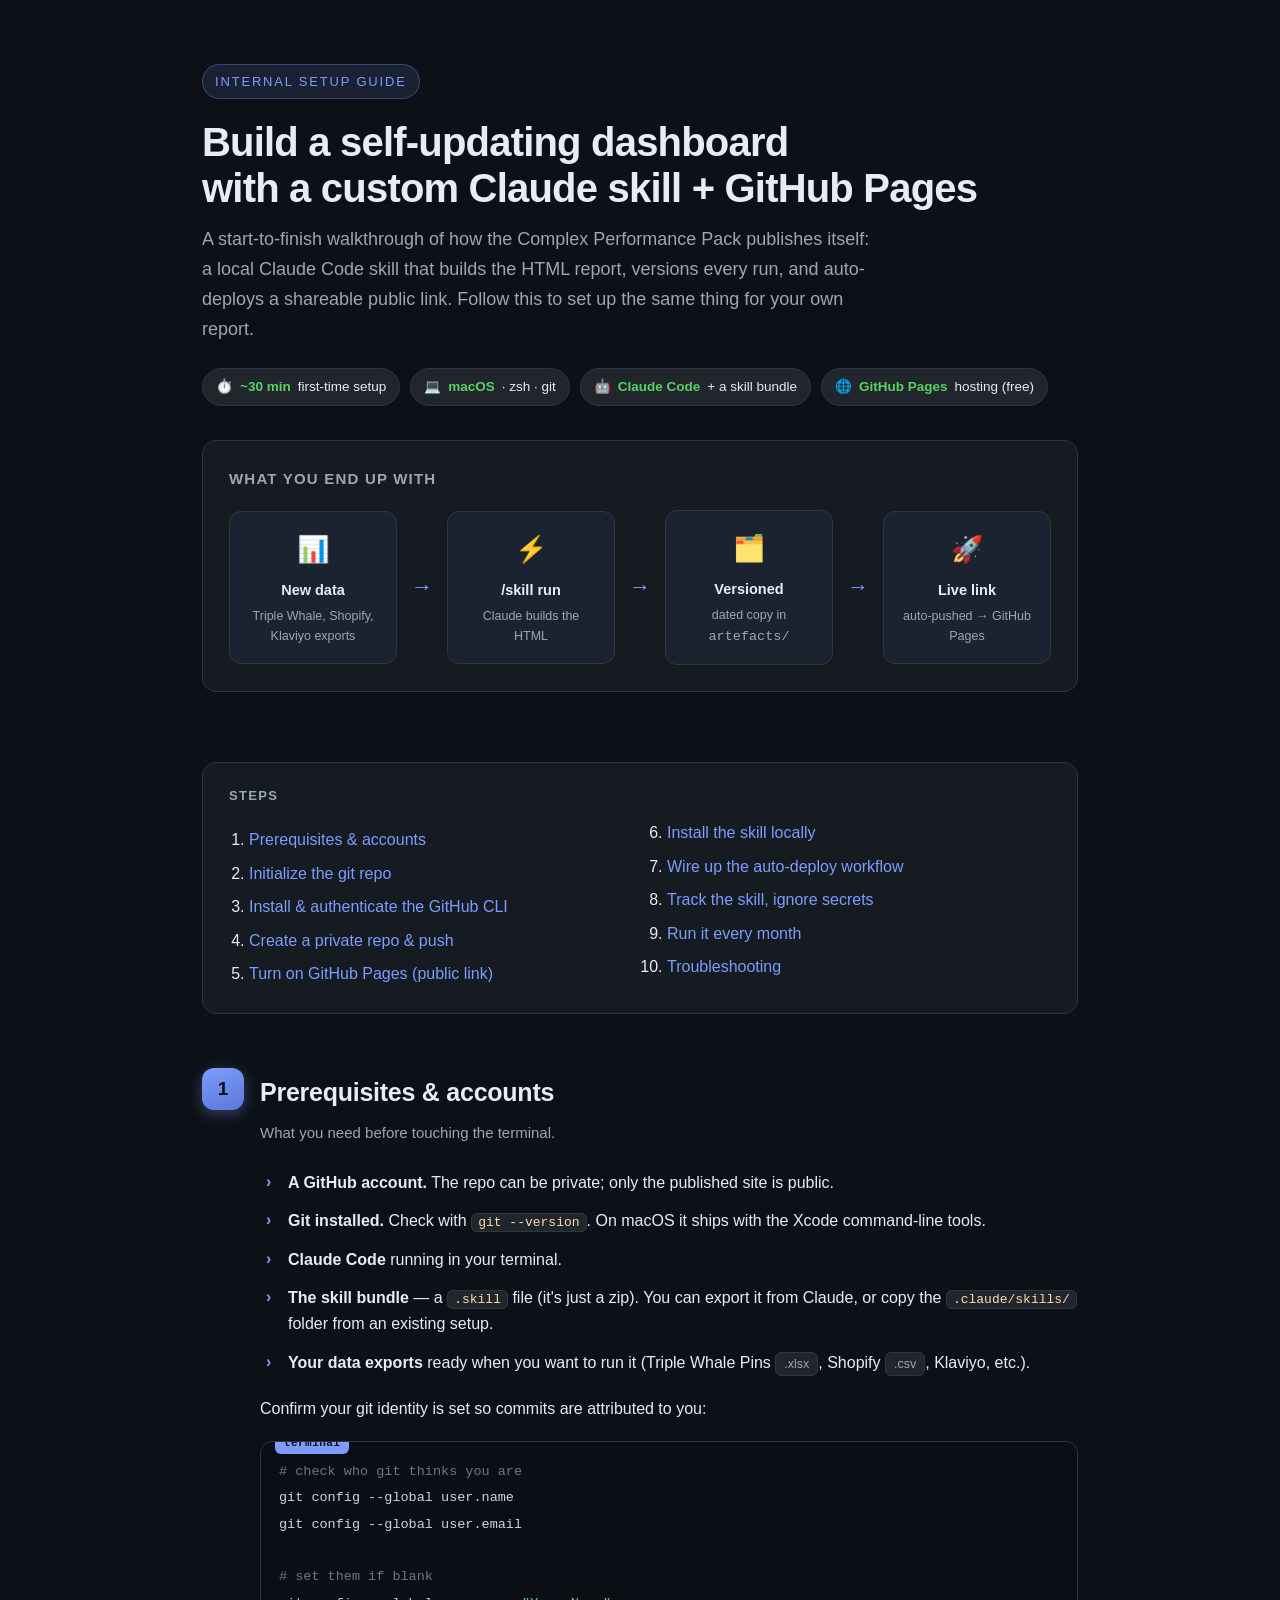
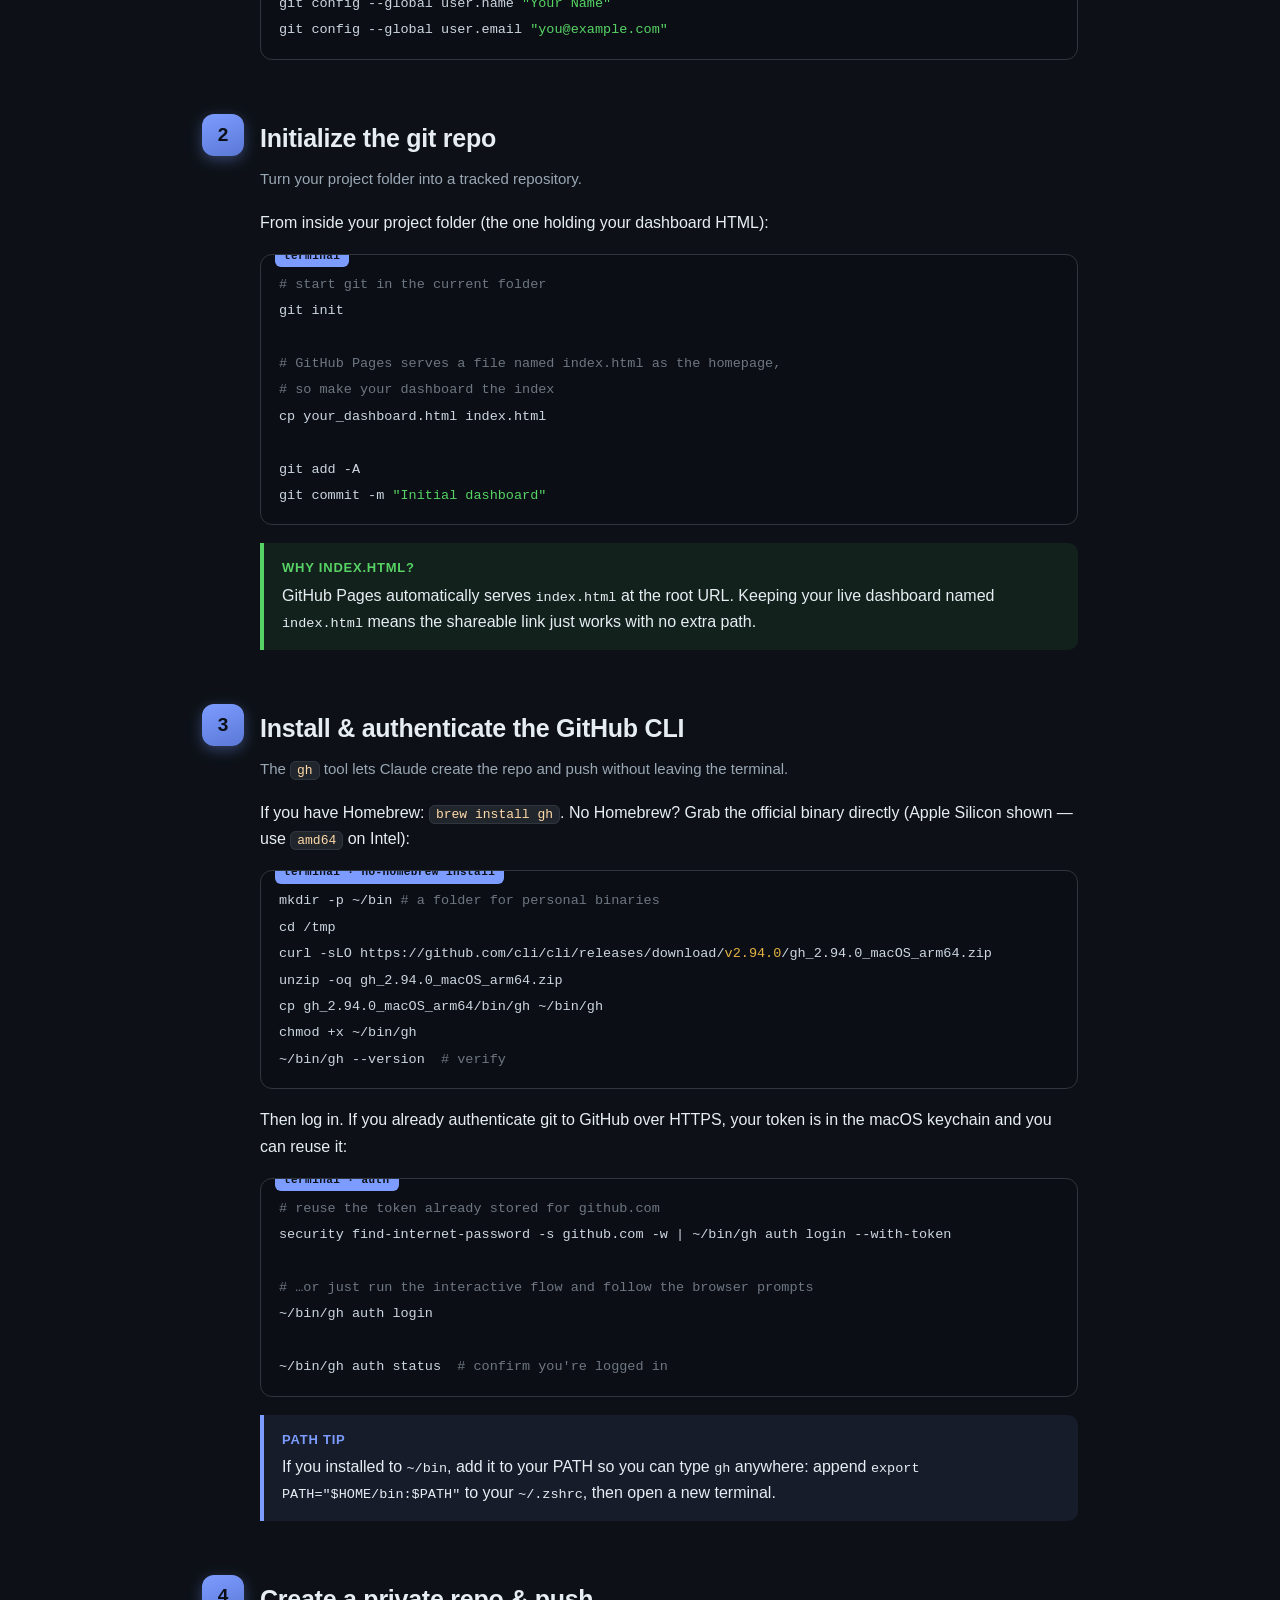
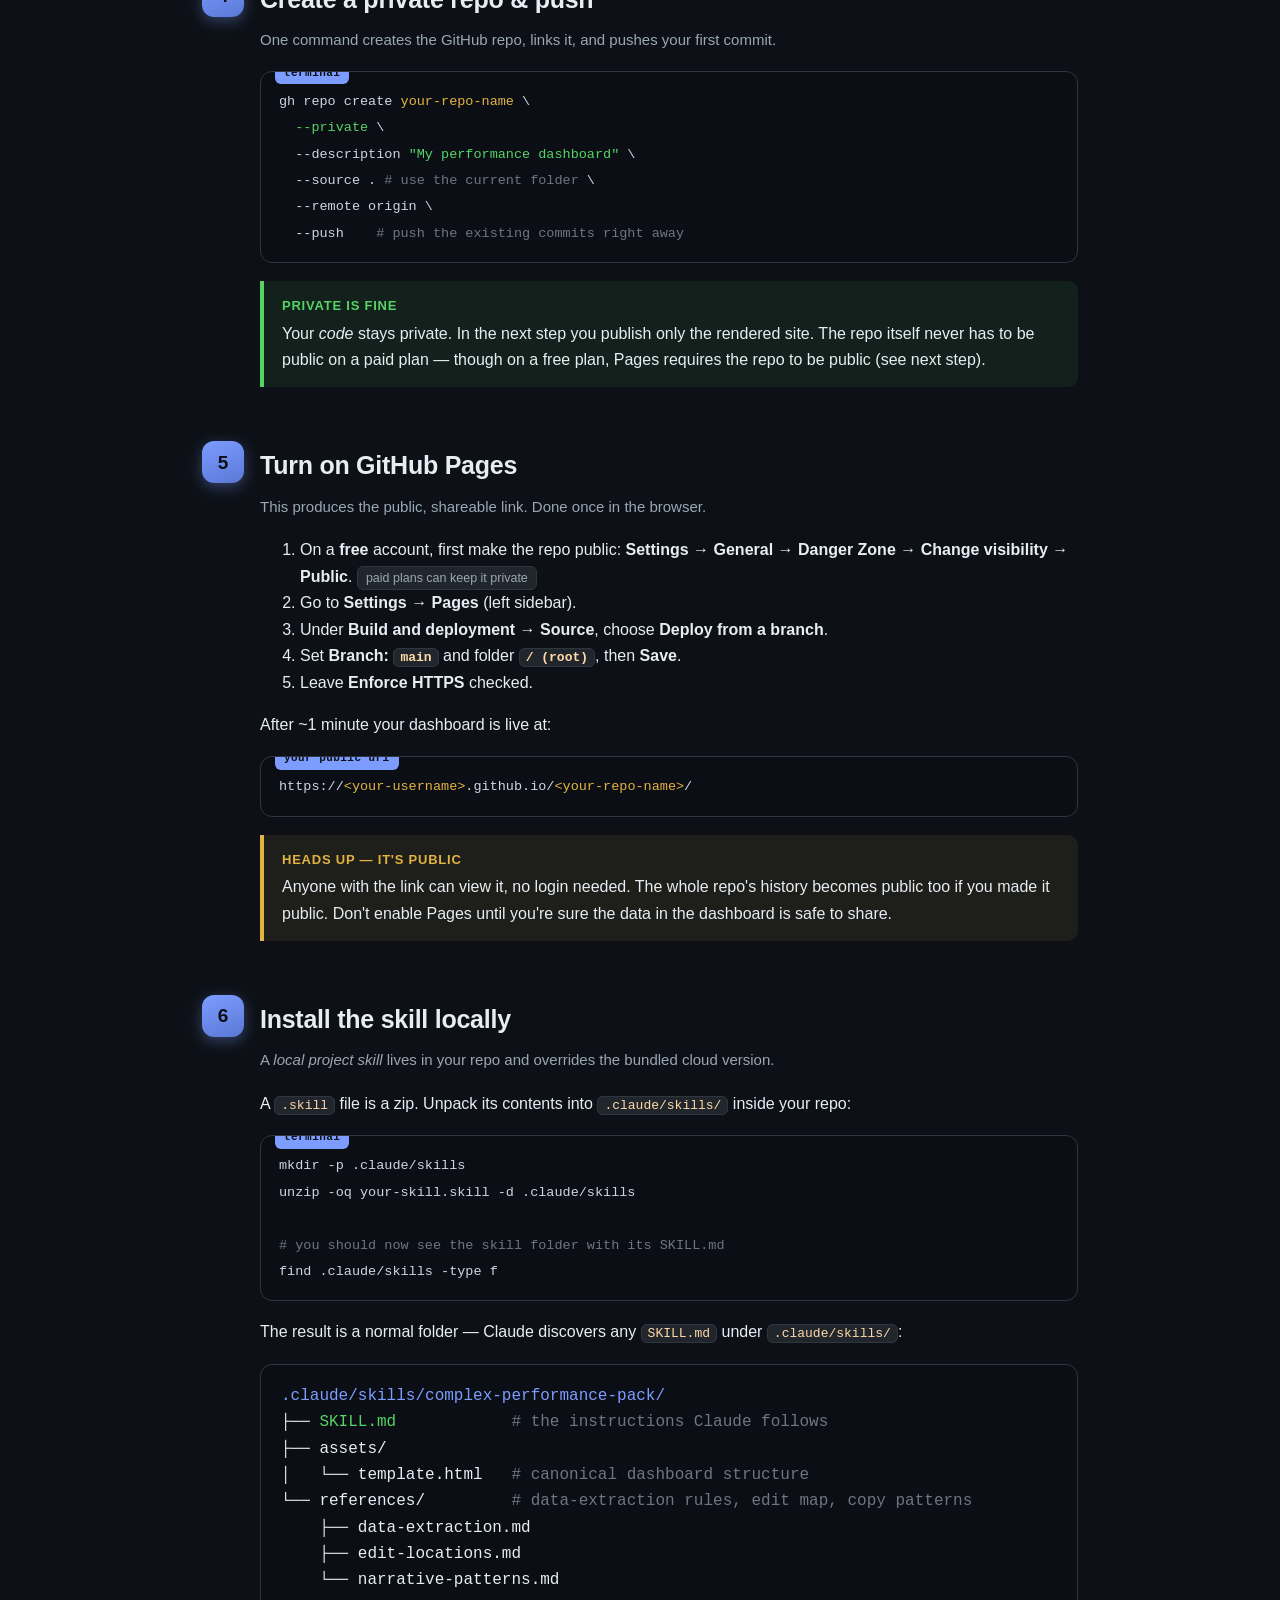
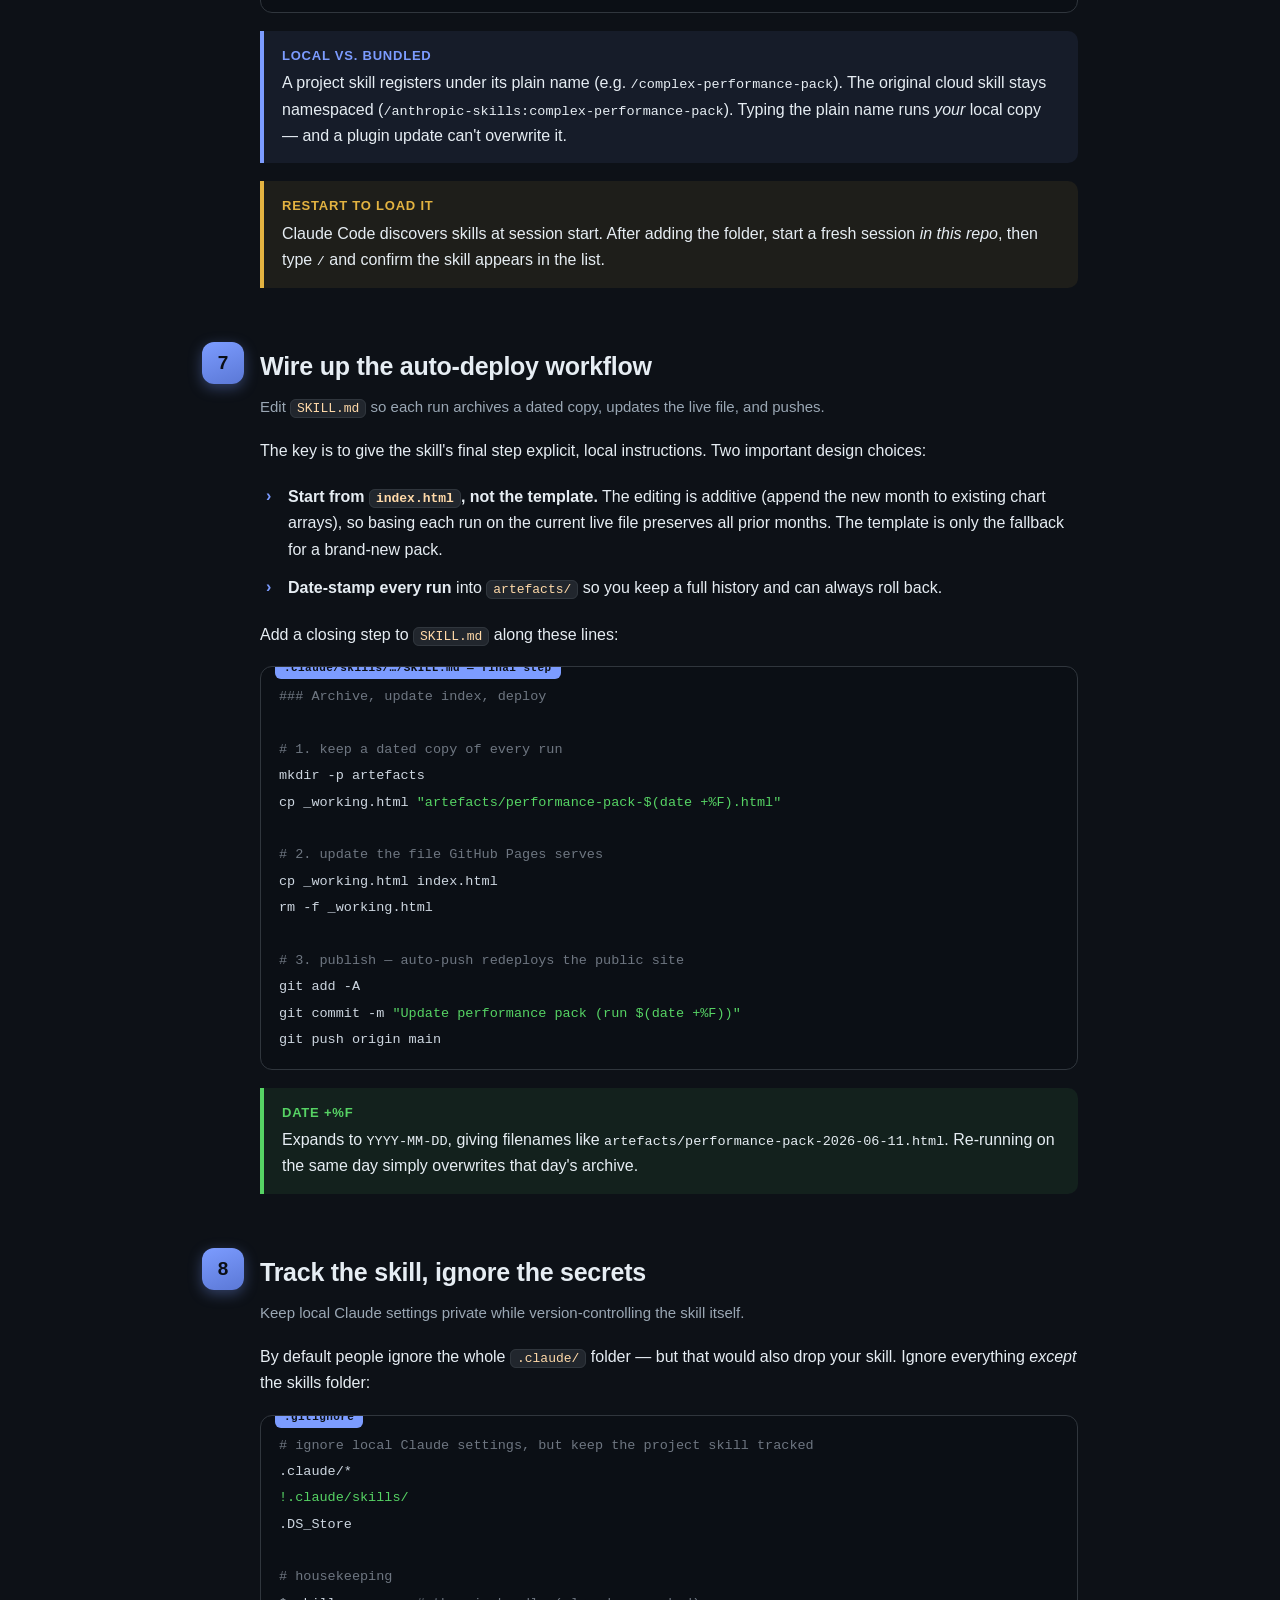
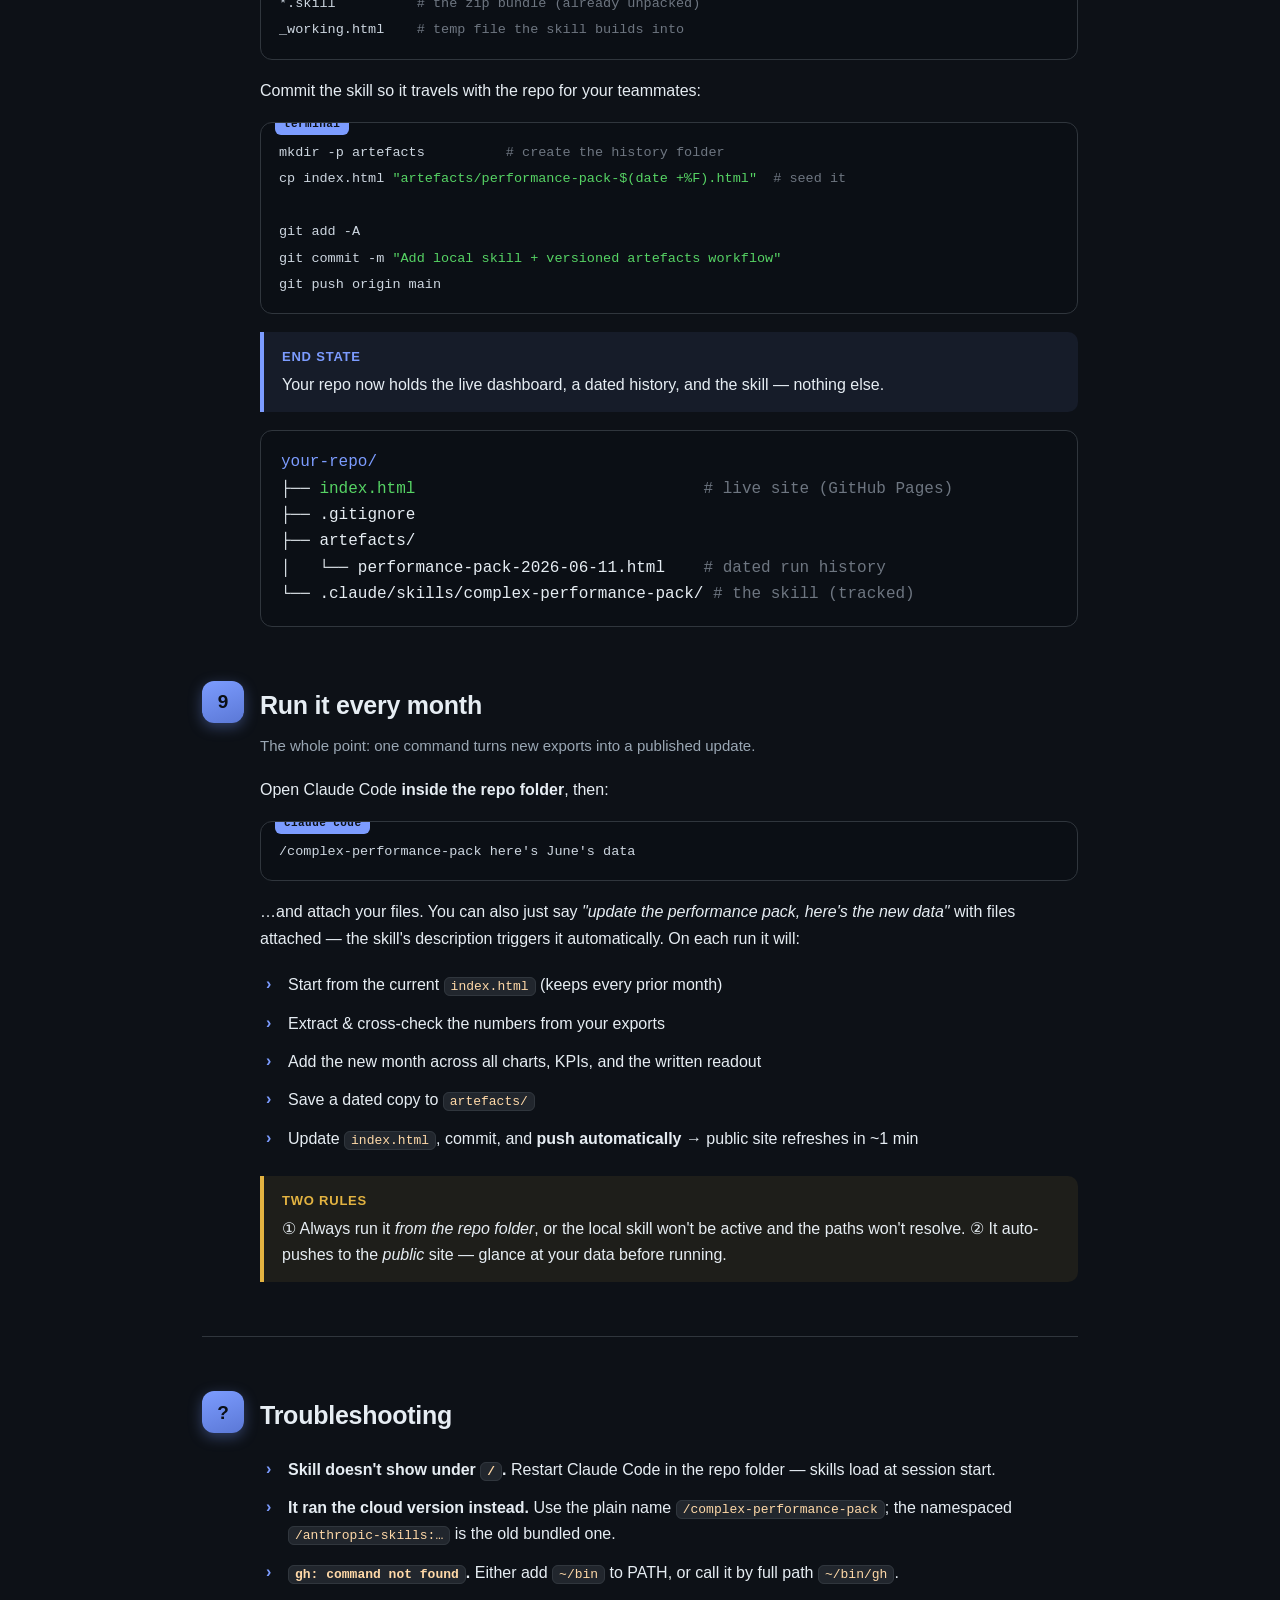
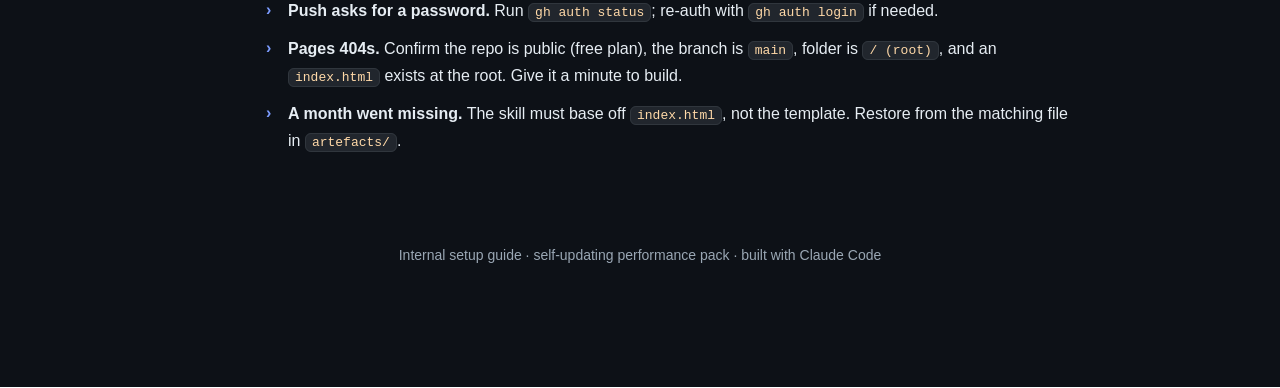
==== readme/index.html @ 3dd8e18b "Fix Mar TikTok ROAS date-bug misread (2.10 -> 10.02), run 2026-06-11 Authoritative Jun-1 export deco" ====
<!DOCTYPE html>
<html lang="en">
<head>
<meta charset="UTF-8">
<meta name="viewport" content="width=device-width, initial-scale=1.0">
<title>Setup Guide — Self-Updating Performance Pack Dashboard</title>
<style>
  :root{
    --bg:#0d1117; --panel:#161b22; --panel-2:#1c2330; --border:#30363d;
    --text:#e6edf3; --muted:#9aa7b4; --accent:#7c9cff; --accent-2:#56d364;
    --warn:#e3b341; --danger:#f78166; --code-bg:#0b0f15; --chip:#21262d;
    --radius:14px; --maxw:920px;
  }
  *{box-sizing:border-box}
  html{scroll-behavior:smooth}
  body{
    margin:0; background:radial-gradient(1200px 600px at 70% -10%, #1b2540 0%, var(--bg) 55%);
    color:var(--text); font:16px/1.65 -apple-system,BlinkMacSystemFont,"Segoe UI",Roboto,Helvetica,Arial,sans-serif;
    -webkit-font-smoothing:antialiased;
  }
  a{color:var(--accent); text-decoration:none}
  a:hover{text-decoration:underline}
  .wrap{max-width:var(--maxw); margin:0 auto; padding:0 22px 120px}

  /* HERO */
  header.hero{
    max-width:var(--maxw); margin:0 auto; padding:64px 22px 30px;
  }
  .eyebrow{display:inline-block; font-size:13px; letter-spacing:.14em; text-transform:uppercase;
    color:var(--accent); background:rgba(124,156,255,.12); border:1px solid rgba(124,156,255,.3);
    padding:6px 12px; border-radius:999px; margin-bottom:20px}
  h1{font-size:40px; line-height:1.15; margin:0 0 14px; letter-spacing:-.02em}
  .lede{font-size:18px; color:var(--muted); max-width:680px; margin:0}
  .meta-row{display:flex; flex-wrap:wrap; gap:10px; margin-top:24px}
  .chip{background:var(--chip); border:1px solid var(--border); color:var(--text);
    padding:7px 13px; border-radius:999px; font-size:13.5px; display:inline-flex; gap:7px; align-items:center}
  .chip b{color:var(--accent-2); font-weight:600}

  /* WHAT YOU BUILD diagram */
  .blueprint{background:var(--panel); border:1px solid var(--border); border-radius:var(--radius);
    padding:26px; margin:34px 0 10px}
  .blueprint h3{margin:0 0 18px; font-size:15px; text-transform:uppercase; letter-spacing:.08em; color:var(--muted)}
  .flow{display:flex; align-items:center; gap:14px; flex-wrap:wrap}
  .node{flex:1 1 150px; min-width:150px; background:var(--panel-2); border:1px solid var(--border);
    border-radius:12px; padding:16px; text-align:center}
  .node .ico{font-size:26px; display:block; margin-bottom:8px}
  .node .t{font-weight:600; font-size:14.5px}
  .node .s{font-size:12.5px; color:var(--muted); margin-top:3px}
  .arrow{color:var(--accent); font-size:22px; flex:0 0 auto}

  /* TOC */
  nav.toc{background:var(--panel); border:1px solid var(--border); border-radius:var(--radius);
    padding:22px 26px; margin:30px 0}
  nav.toc h3{margin:0 0 14px; font-size:13px; text-transform:uppercase; letter-spacing:.1em; color:var(--muted)}
  nav.toc ol{margin:0; padding-left:20px; columns:2; column-gap:34px}
  nav.toc li{margin:7px 0; break-inside:avoid}
  @media (max-width:640px){nav.toc ol{columns:1}}

  /* SECTIONS */
  section{margin:54px 0; scroll-margin-top:20px}
  .step-head{display:flex; gap:16px; align-items:flex-start; margin-bottom:8px}
  .num{flex:0 0 auto; width:42px; height:42px; border-radius:12px; display:grid; place-items:center;
    background:linear-gradient(160deg,var(--accent),#5b78d6); color:#0b0f15; font-weight:800; font-size:19px;
    box-shadow:0 4px 14px rgba(124,156,255,.35)}
  .step-head h2{margin:0; font-size:25px; letter-spacing:-.01em; padding-top:4px}
  .step-sub{color:var(--muted); margin:2px 0 18px 58px; font-size:15px}
  .body{margin-left:58px}
  @media (max-width:560px){.step-sub,.body{margin-left:0}}

  p{margin:14px 0}
  ul.clean{list-style:none; padding:0; margin:14px 0}
  ul.clean li{position:relative; padding:6px 0 6px 28px}
  ul.clean li::before{content:"›"; position:absolute; left:6px; top:5px; color:var(--accent); font-weight:800}

  /* CODE */
  pre{background:var(--code-bg); border:1px solid var(--border); border-radius:12px; padding:16px 18px;
    overflow-x:auto; margin:18px 0; position:relative}
  code{font-family:"SF Mono",ui-monospace,SFMono-Regular,Menlo,Consolas,monospace; font-size:13.5px}
  pre code{color:#cdd6e0}
  .cmt{color:#6e7681}
  .tok{color:var(--accent-2)}
  .flag{color:var(--warn)}
  p code,li code{background:var(--chip); border:1px solid var(--border); border-radius:6px;
    padding:1px 6px; font-size:13px; color:#ffd9a8}
  .label{position:absolute; top:-10px; left:14px; background:var(--accent); color:#0b0f15;
    font-size:11px; font-weight:700; padding:2px 9px; border-radius:6px; letter-spacing:.04em}

  /* CALLOUTS */
  .note{border-left:4px solid var(--accent); background:rgba(124,156,255,.08);
    border-radius:0 10px 10px 0; padding:14px 18px; margin:18px 0}
  .note.warn{border-color:var(--warn); background:rgba(227,179,65,.08)}
  .note.ok{border-color:var(--accent-2); background:rgba(86,211,100,.08)}
  .note .nt{font-weight:700; font-size:13px; text-transform:uppercase; letter-spacing:.06em; display:block; margin-bottom:4px}
  .note.warn .nt{color:var(--warn)} .note .nt{color:var(--accent)} .note.ok .nt{color:var(--accent-2)}

  /* TREE */
  .tree{background:var(--code-bg); border:1px solid var(--border); border-radius:12px; padding:18px 20px; margin:18px 0}
  .tree pre{background:none; border:none; padding:0; margin:0}
  .tree .dir{color:var(--accent)} .tree .key{color:var(--accent-2)} .tree .c{color:#6e7681}

  hr{border:none; border-top:1px solid var(--border); margin:50px 0}
  footer{color:var(--muted); font-size:14px; text-align:center; padding-top:30px}
  .pill{display:inline-block; background:var(--chip); border:1px solid var(--border); border-radius:6px;
    padding:1px 8px; font-size:12.5px; color:var(--muted)}
</style>
</head>
<body>

<header class="hero">
  <span class="eyebrow">Internal Setup Guide</span>
  <h1>Build a self-updating dashboard<br>with a custom Claude skill + GitHub Pages</h1>
  <p class="lede">A start-to-finish walkthrough of how the Complex Performance Pack publishes itself: a local Claude Code skill that builds the HTML report, versions every run, and auto-deploys a shareable public link. Follow this to set up the same thing for your own report.</p>
  <div class="meta-row">
    <span class="chip">⏱️ <b>~30 min</b> first-time setup</span>
    <span class="chip">💻 <b>macOS</b> · zsh · git</span>
    <span class="chip">🤖 <b>Claude Code</b> + a skill bundle</span>
    <span class="chip">🌐 <b>GitHub Pages</b> hosting (free)</span>
  </div>

  <div class="blueprint">
    <h3>What you end up with</h3>
    <div class="flow">
      <div class="node"><span class="ico">📊</span><div class="t">New data</div><div class="s">Triple Whale, Shopify, Klaviyo exports</div></div>
      <span class="arrow">→</span>
      <div class="node"><span class="ico">⚡</span><div class="t">/skill run</div><div class="s">Claude builds the HTML</div></div>
      <span class="arrow">→</span>
      <div class="node"><span class="ico">🗂️</span><div class="t">Versioned</div><div class="s">dated copy in <code>artefacts/</code></div></div>
      <span class="arrow">→</span>
      <div class="node"><span class="ico">🚀</span><div class="t">Live link</div><div class="s">auto-pushed → GitHub Pages</div></div>
    </div>
  </div>
</header>

<div class="wrap">

  <nav class="toc">
    <h3>Steps</h3>
    <ol>
      <li><a href="#prereq">Prerequisites &amp; accounts</a></li>
      <li><a href="#init">Initialize the git repo</a></li>
      <li><a href="#gh">Install &amp; authenticate the GitHub CLI</a></li>
      <li><a href="#push">Create a private repo &amp; push</a></li>
      <li><a href="#pages">Turn on GitHub Pages (public link)</a></li>
      <li><a href="#skill">Install the skill locally</a></li>
      <li><a href="#workflow">Wire up the auto-deploy workflow</a></li>
      <li><a href="#gitignore">Track the skill, ignore secrets</a></li>
      <li><a href="#run">Run it every month</a></li>
      <li><a href="#troubleshoot">Troubleshooting</a></li>
    </ol>
  </nav>

  <!-- 1 -->
  <section id="prereq">
    <div class="step-head"><div class="num">1</div><h2>Prerequisites &amp; accounts</h2></div>
    <p class="step-sub">What you need before touching the terminal.</p>
    <div class="body">
      <ul class="clean">
        <li><b>A GitHub account.</b> The repo can be private; only the published site is public.</li>
        <li><b>Git installed.</b> Check with <code>git --version</code>. On macOS it ships with the Xcode command-line tools.</li>
        <li><b>Claude Code</b> running in your terminal.</li>
        <li><b>The skill bundle</b> — a <code>.skill</code> file (it's just a zip). You can export it from Claude, or copy the <code>.claude/skills/</code> folder from an existing setup.</li>
        <li><b>Your data exports</b> ready when you want to run it (Triple Whale Pins <span class="pill">.xlsx</span>, Shopify <span class="pill">.csv</span>, Klaviyo, etc.).</li>
      </ul>
      <p>Confirm your git identity is set so commits are attributed to you:</p>
      <pre><span class="label">terminal</span><code><span class="cmt"># check who git thinks you are</span>
git config --global user.name
git config --global user.email

<span class="cmt"># set them if blank</span>
git config --global user.name <span class="tok">"Your Name"</span>
git config --global user.email <span class="tok">"you@example.com"</span></code></pre>
    </div>
  </section>

  <!-- 2 -->
  <section id="init">
    <div class="step-head"><div class="num">2</div><h2>Initialize the git repo</h2></div>
    <p class="step-sub">Turn your project folder into a tracked repository.</p>
    <div class="body">
      <p>From inside your project folder (the one holding your dashboard HTML):</p>
      <pre><span class="label">terminal</span><code><span class="cmt"># start git in the current folder</span>
git init

<span class="cmt"># GitHub Pages serves a file named index.html as the homepage,</span>
<span class="cmt"># so make your dashboard the index</span>
cp your_dashboard.html index.html

git add -A
git commit -m <span class="tok">"Initial dashboard"</span></code></pre>
      <div class="note ok"><span class="nt">Why index.html?</span>GitHub Pages automatically serves <code>index.html</code> at the root URL. Keeping your live dashboard named <code>index.html</code> means the shareable link just works with no extra path.</div>
    </div>
  </section>

  <!-- 3 -->
  <section id="gh">
    <div class="step-head"><div class="num">3</div><h2>Install &amp; authenticate the GitHub CLI</h2></div>
    <p class="step-sub">The <code>gh</code> tool lets Claude create the repo and push without leaving the terminal.</p>
    <div class="body">
      <p>If you have Homebrew: <code>brew install gh</code>. No Homebrew? Grab the official binary directly (Apple Silicon shown — use <code>amd64</code> on Intel):</p>
      <pre><span class="label">terminal · no-homebrew install</span><code>mkdir -p ~/bin <span class="cmt"># a folder for personal binaries</span>
cd /tmp
curl -sLO https://github.com/cli/cli/releases/download/<span class="flag">v2.94.0</span>/gh_2.94.0_macOS_arm64.zip
unzip -oq gh_2.94.0_macOS_arm64.zip
cp gh_2.94.0_macOS_arm64/bin/gh ~/bin/gh
chmod +x ~/bin/gh
~/bin/gh --version  <span class="cmt"># verify</span></code></pre>
      <p>Then log in. If you already authenticate git to GitHub over HTTPS, your token is in the macOS keychain and you can reuse it:</p>
      <pre><span class="label">terminal · auth</span><code><span class="cmt"># reuse the token already stored for github.com</span>
security find-internet-password -s github.com -w | ~/bin/gh auth login --with-token

<span class="cmt"># …or just run the interactive flow and follow the browser prompts</span>
~/bin/gh auth login

~/bin/gh auth status  <span class="cmt"># confirm you're logged in</span></code></pre>
      <div class="note"><span class="nt">PATH tip</span>If you installed to <code>~/bin</code>, add it to your PATH so you can type <code>gh</code> anywhere: append <code>export PATH="$HOME/bin:$PATH"</code> to your <code>~/.zshrc</code>, then open a new terminal.</div>
    </div>
  </section>

  <!-- 4 -->
  <section id="push">
    <div class="step-head"><div class="num">4</div><h2>Create a private repo &amp; push</h2></div>
    <p class="step-sub">One command creates the GitHub repo, links it, and pushes your first commit.</p>
    <div class="body">
      <pre><span class="label">terminal</span><code>gh repo create <span class="flag">your-repo-name</span> \
  <span class="tok">--private</span> \
  --description <span class="tok">"My performance dashboard"</span> \
  --source . <span class="cmt"># use the current folder</span> \
  --remote origin \
  --push    <span class="cmt"># push the existing commits right away</span></code></pre>
      <div class="note ok"><span class="nt">Private is fine</span>Your <em>code</em> stays private. In the next step you publish only the rendered site. The repo itself never has to be public on a paid plan — though on a free plan, Pages requires the repo to be public (see next step).</div>
    </div>
  </section>

  <!-- 5 -->
  <section id="pages">
    <div class="step-head"><div class="num">5</div><h2>Turn on GitHub Pages</h2></div>
    <p class="step-sub">This produces the public, shareable link. Done once in the browser.</p>
    <div class="body">
      <ol>
        <li>On a <b>free</b> account, first make the repo public: <b>Settings → General → Danger Zone → Change visibility → Public</b>. <span class="pill">paid plans can keep it private</span></li>
        <li>Go to <b>Settings → Pages</b> (left sidebar).</li>
        <li>Under <b>Build and deployment → Source</b>, choose <b>Deploy from a branch</b>.</li>
        <li>Set <b>Branch: <code>main</code></b> and folder <b><code>/ (root)</code></b>, then <b>Save</b>.</li>
        <li>Leave <b>Enforce HTTPS</b> checked.</li>
      </ol>
      <p>After ~1 minute your dashboard is live at:</p>
      <pre><span class="label">your public url</span><code>https://<span class="flag">&lt;your-username&gt;</span>.github.io/<span class="flag">&lt;your-repo-name&gt;</span>/</code></pre>
      <div class="note warn"><span class="nt">Heads up — it's public</span>Anyone with the link can view it, no login needed. The whole repo's history becomes public too if you made it public. Don't enable Pages until you're sure the data in the dashboard is safe to share.</div>
    </div>
  </section>

  <!-- 6 -->
  <section id="skill">
    <div class="step-head"><div class="num">6</div><h2>Install the skill locally</h2></div>
    <p class="step-sub">A <em>local project skill</em> lives in your repo and overrides the bundled cloud version.</p>
    <div class="body">
      <p>A <code>.skill</code> file is a zip. Unpack its contents into <code>.claude/skills/</code> inside your repo:</p>
      <pre><span class="label">terminal</span><code>mkdir -p .claude/skills
unzip -oq your-skill.skill -d .claude/skills

<span class="cmt"># you should now see the skill folder with its SKILL.md</span>
find .claude/skills -type f</code></pre>
      <p>The result is a normal folder — Claude discovers any <code>SKILL.md</code> under <code>.claude/skills/</code>:</p>
      <div class="tree"><pre><span class="dir">.claude/skills/complex-performance-pack/</span>
├── <span class="key">SKILL.md</span>            <span class="c"># the instructions Claude follows</span>
├── assets/
│   └── template.html   <span class="c"># canonical dashboard structure</span>
└── references/         <span class="c"># data-extraction rules, edit map, copy patterns</span>
    ├── data-extraction.md
    ├── edit-locations.md
    └── narrative-patterns.md</pre></div>
      <div class="note"><span class="nt">Local vs. bundled</span>A project skill registers under its plain name (e.g. <code>/complex-performance-pack</code>). The original cloud skill stays namespaced (<code>/anthropic-skills:complex-performance-pack</code>). Typing the plain name runs <em>your</em> local copy — and a plugin update can't overwrite it.</div>
      <div class="note warn"><span class="nt">Restart to load it</span>Claude Code discovers skills at session start. After adding the folder, start a fresh session <em>in this repo</em>, then type <code>/</code> and confirm the skill appears in the list.</div>
    </div>
  </section>

  <!-- 7 -->
  <section id="workflow">
    <div class="step-head"><div class="num">7</div><h2>Wire up the auto-deploy workflow</h2></div>
    <p class="step-sub">Edit <code>SKILL.md</code> so each run archives a dated copy, updates the live file, and pushes.</p>
    <div class="body">
      <p>The key is to give the skill's final step explicit, local instructions. Two important design choices:</p>
      <ul class="clean">
        <li><b>Start from <code>index.html</code>, not the template.</b> The editing is additive (append the new month to existing chart arrays), so basing each run on the current live file preserves all prior months. The template is only the fallback for a brand-new pack.</li>
        <li><b>Date-stamp every run</b> into <code>artefacts/</code> so you keep a full history and can always roll back.</li>
      </ul>
      <p>Add a closing step to <code>SKILL.md</code> along these lines:</p>
      <pre><span class="label">.claude/skills/…/SKILL.md — final step</span><code><span class="cmt">### Archive, update index, deploy</span>

<span class="cmt"># 1. keep a dated copy of every run</span>
mkdir -p artefacts
cp _working.html <span class="tok">"artefacts/performance-pack-$(date +%F).html"</span>

<span class="cmt"># 2. update the file GitHub Pages serves</span>
cp _working.html index.html
rm -f _working.html

<span class="cmt"># 3. publish — auto-push redeploys the public site</span>
git add -A
git commit -m <span class="tok">"Update performance pack (run $(date +%F))"</span>
git push origin main</code></pre>
      <div class="note ok"><span class="nt">date +%F</span>Expands to <code>YYYY-MM-DD</code>, giving filenames like <code>artefacts/performance-pack-2026-06-11.html</code>. Re-running on the same day simply overwrites that day's archive.</div>
    </div>
  </section>

  <!-- 8 -->
  <section id="gitignore">
    <div class="step-head"><div class="num">8</div><h2>Track the skill, ignore the secrets</h2></div>
    <p class="step-sub">Keep local Claude settings private while version-controlling the skill itself.</p>
    <div class="body">
      <p>By default people ignore the whole <code>.claude/</code> folder — but that would also drop your skill. Ignore everything <em>except</em> the skills folder:</p>
      <pre><span class="label">.gitignore</span><code><span class="cmt"># ignore local Claude settings, but keep the project skill tracked</span>
.claude/*
<span class="tok">!.claude/skills/</span>
.DS_Store

<span class="cmt"># housekeeping</span>
*.skill          <span class="cmt"># the zip bundle (already unpacked)</span>
_working.html    <span class="cmt"># temp file the skill builds into</span></code></pre>
      <p>Commit the skill so it travels with the repo for your teammates:</p>
      <pre><span class="label">terminal</span><code>mkdir -p artefacts          <span class="cmt"># create the history folder</span>
cp index.html <span class="tok">"artefacts/performance-pack-$(date +%F).html"</span>  <span class="cmt"># seed it</span>

git add -A
git commit -m <span class="tok">"Add local skill + versioned artefacts workflow"</span>
git push origin main</code></pre>
      <div class="note"><span class="nt">End state</span>Your repo now holds the live dashboard, a dated history, and the skill — nothing else.</div>
      <div class="tree"><pre><span class="dir">your-repo/</span>
├── <span class="key">index.html</span>                              <span class="c"># live site (GitHub Pages)</span>
├── .gitignore
├── artefacts/
│   └── performance-pack-2026-06-11.html    <span class="c"># dated run history</span>
└── .claude/skills/complex-performance-pack/ <span class="c"># the skill (tracked)</span></pre></div>
    </div>
  </section>

  <!-- 9 -->
  <section id="run">
    <div class="step-head"><div class="num">9</div><h2>Run it every month</h2></div>
    <p class="step-sub">The whole point: one command turns new exports into a published update.</p>
    <div class="body">
      <p>Open Claude Code <b>inside the repo folder</b>, then:</p>
      <pre><span class="label">claude code</span><code>/complex-performance-pack here's June's data</code></pre>
      <p>…and attach your files. You can also just say <em>"update the performance pack, here's the new data"</em> with files attached — the skill's description triggers it automatically. On each run it will:</p>
      <ul class="clean">
        <li>Start from the current <code>index.html</code> (keeps every prior month)</li>
        <li>Extract &amp; cross-check the numbers from your exports</li>
        <li>Add the new month across all charts, KPIs, and the written readout</li>
        <li>Save a dated copy to <code>artefacts/</code></li>
        <li>Update <code>index.html</code>, commit, and <b>push automatically</b> → public site refreshes in ~1 min</li>
      </ul>
      <div class="note warn"><span class="nt">Two rules</span>① Always run it <em>from the repo folder</em>, or the local skill won't be active and the paths won't resolve. ② It auto-pushes to the <em>public</em> site — glance at your data before running.</div>
    </div>
  </section>

  <hr>

  <!-- TROUBLESHOOT -->
  <section id="troubleshoot">
    <div class="step-head"><div class="num">?</div><h2>Troubleshooting</h2></div>
    <div class="body">
      <ul class="clean">
        <li><b>Skill doesn't show under <code>/</code>.</b> Restart Claude Code in the repo folder — skills load at session start.</li>
        <li><b>It ran the cloud version instead.</b> Use the plain name <code>/complex-performance-pack</code>; the namespaced <code>/anthropic-skills:…</code> is the old bundled one.</li>
        <li><b><code>gh: command not found</code>.</b> Either add <code>~/bin</code> to PATH, or call it by full path <code>~/bin/gh</code>.</li>
        <li><b>Push asks for a password.</b> Run <code>gh auth status</code>; re-auth with <code>gh auth login</code> if needed.</li>
        <li><b>Pages 404s.</b> Confirm the repo is public (free plan), the branch is <code>main</code>, folder is <code>/ (root)</code>, and an <code>index.html</code> exists at the root. Give it a minute to build.</li>
        <li><b>A month went missing.</b> The skill must base off <code>index.html</code>, not the template. Restore from the matching file in <code>artefacts/</code>.</li>
      </ul>
    </div>
  </section>

  <footer>
    Internal setup guide · self-updating performance pack · built with Claude Code
  </footer>

</div>
</body>
</html>
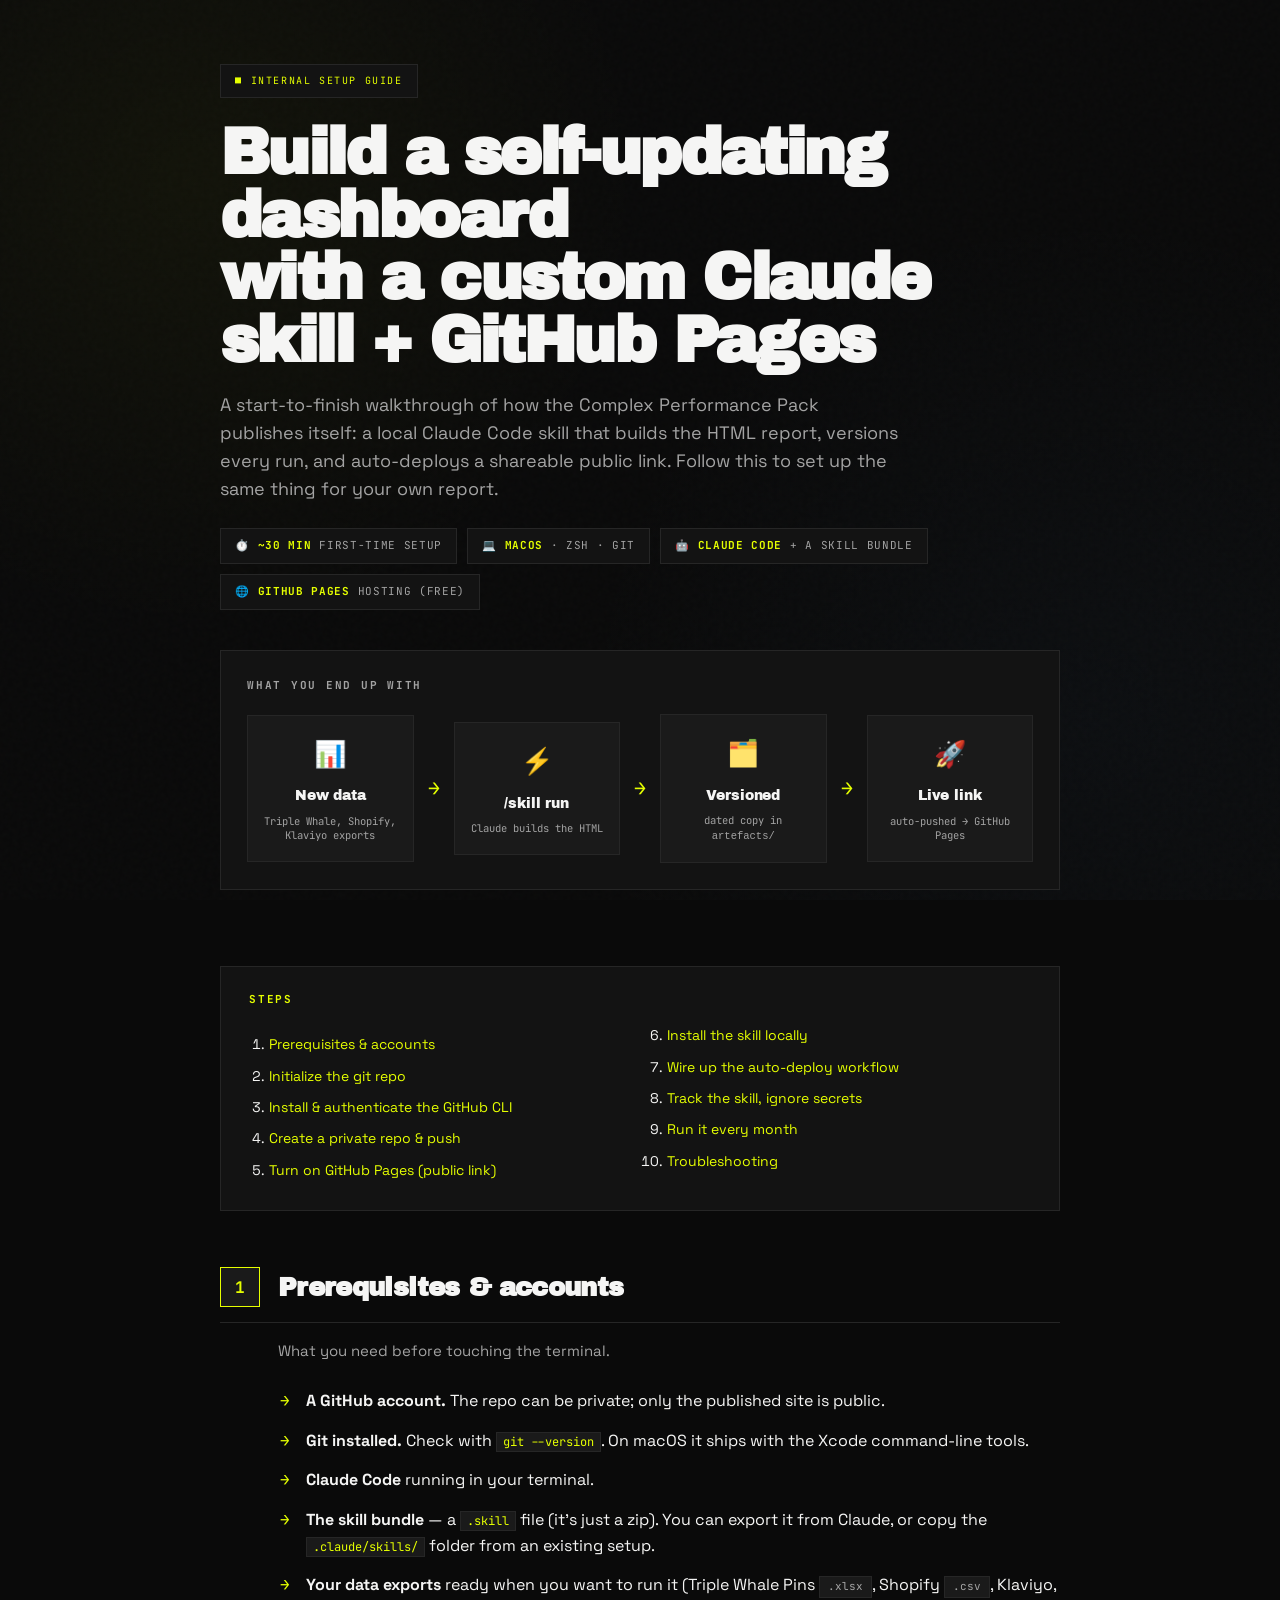
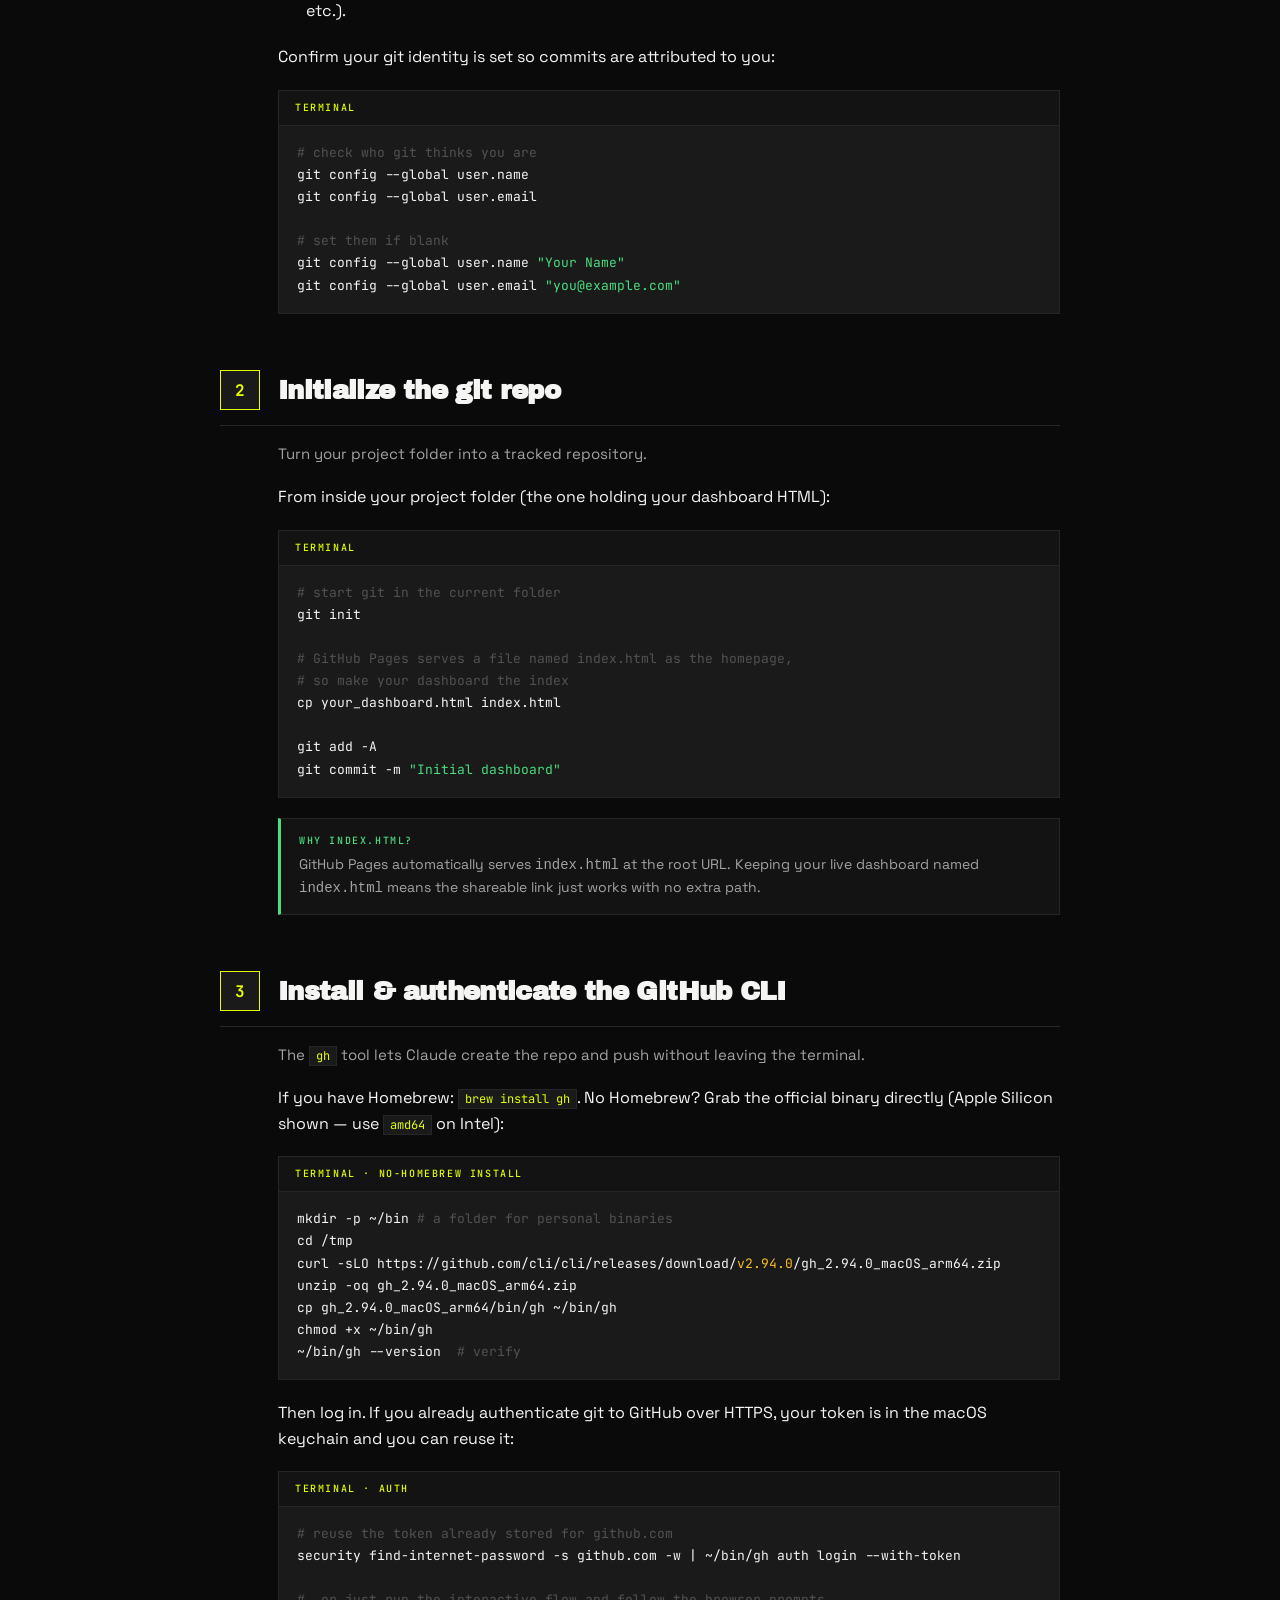
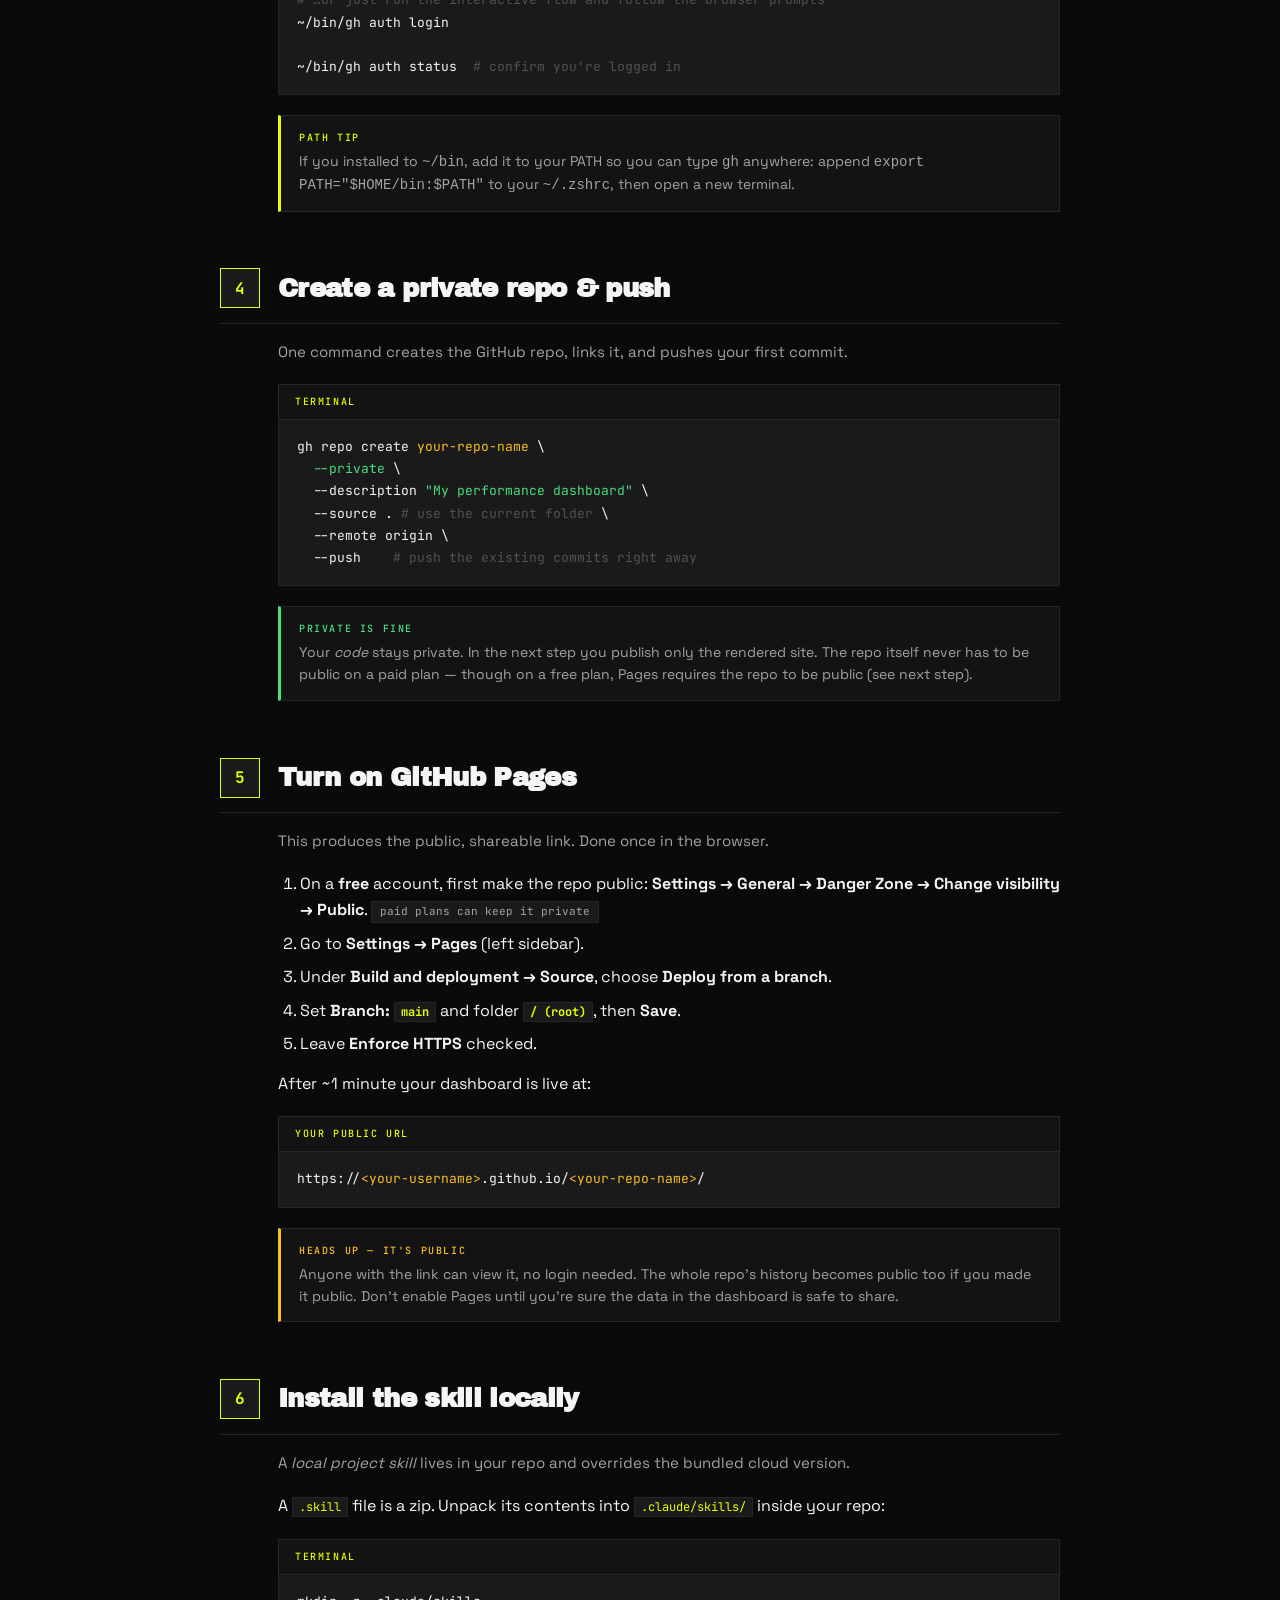
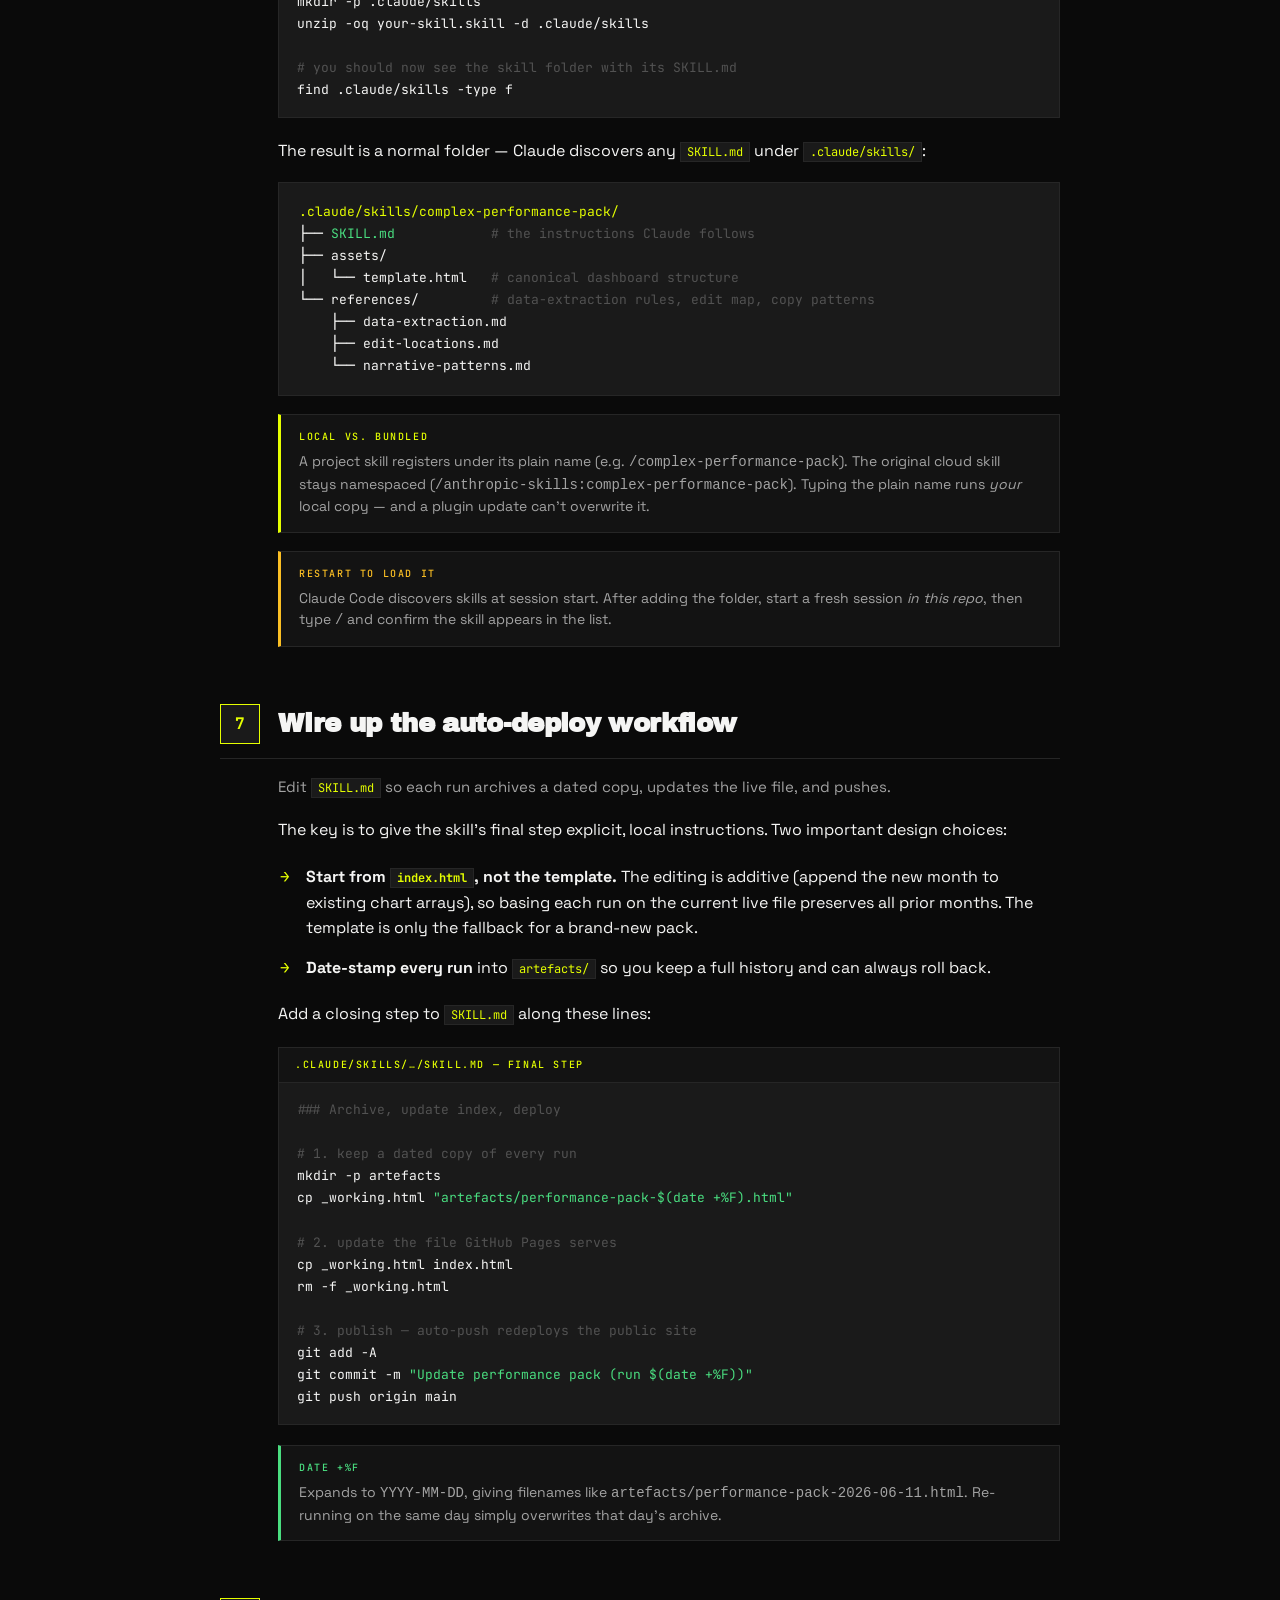
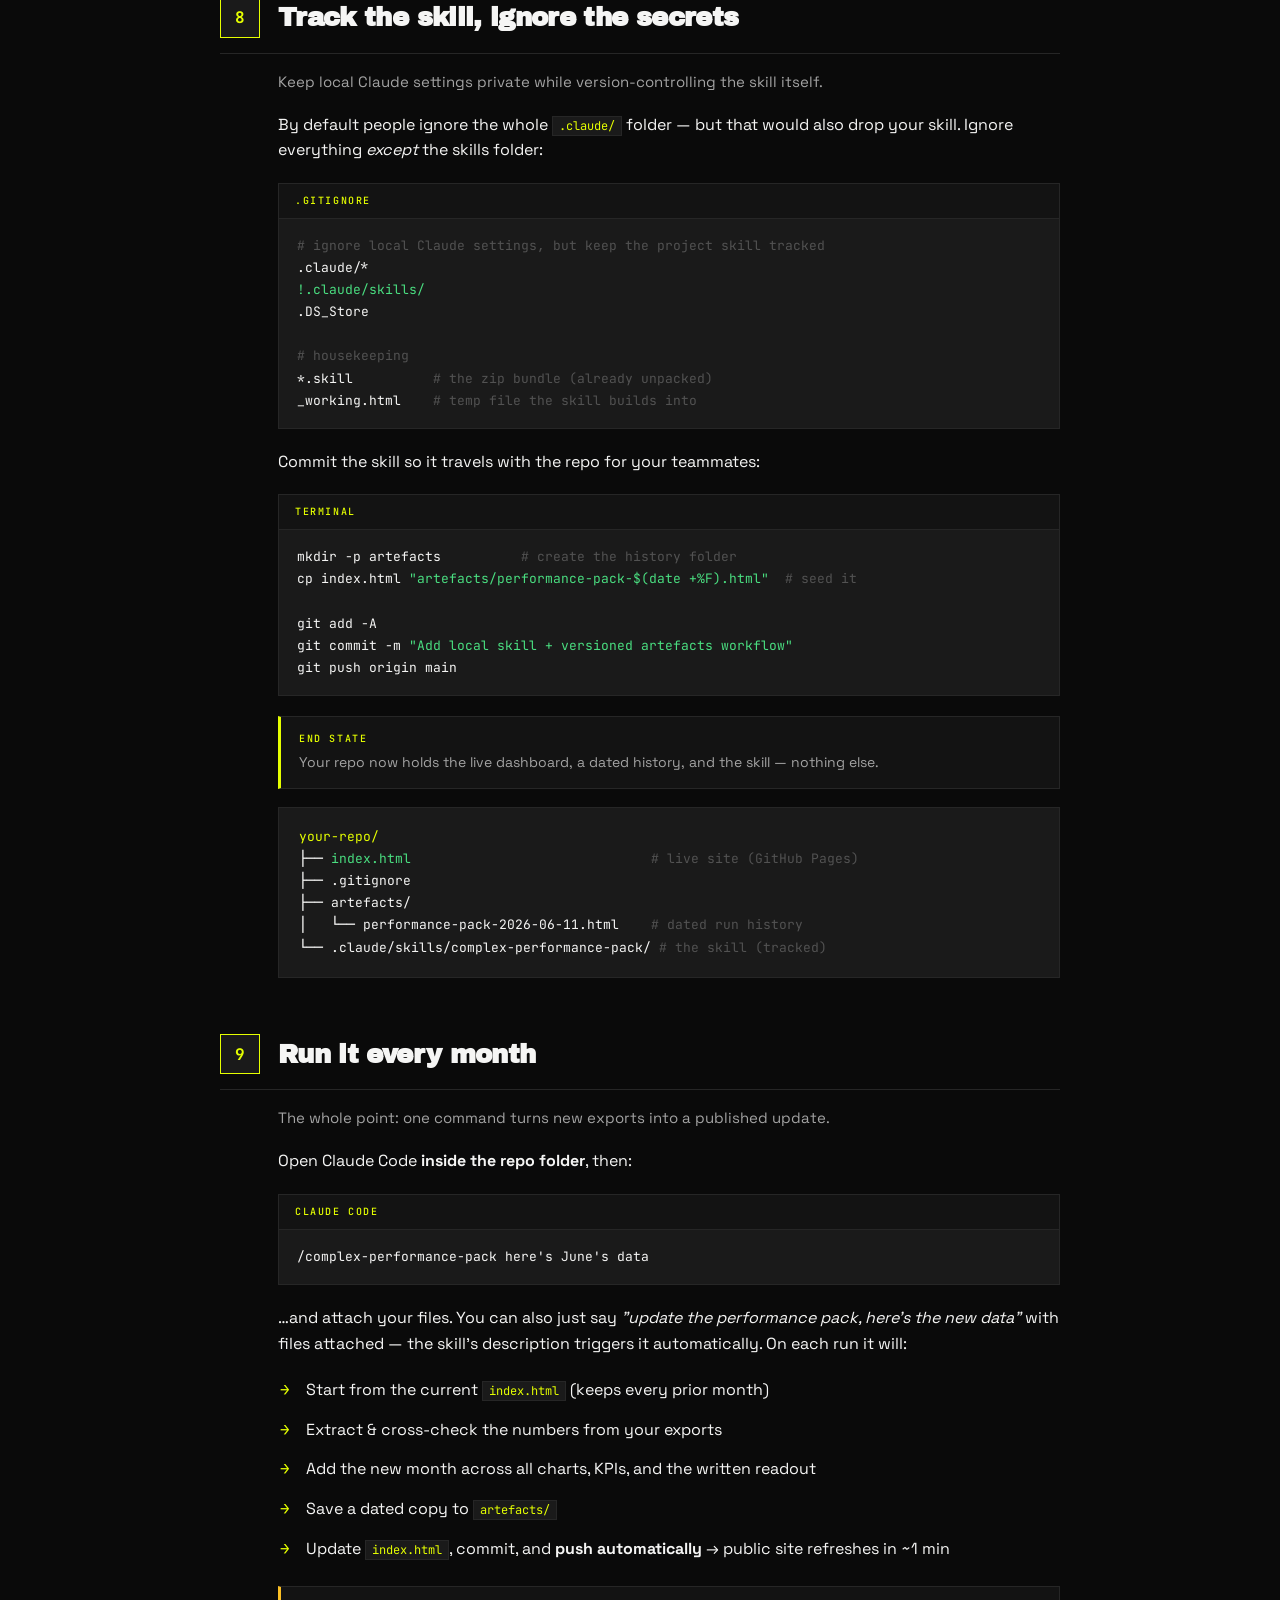
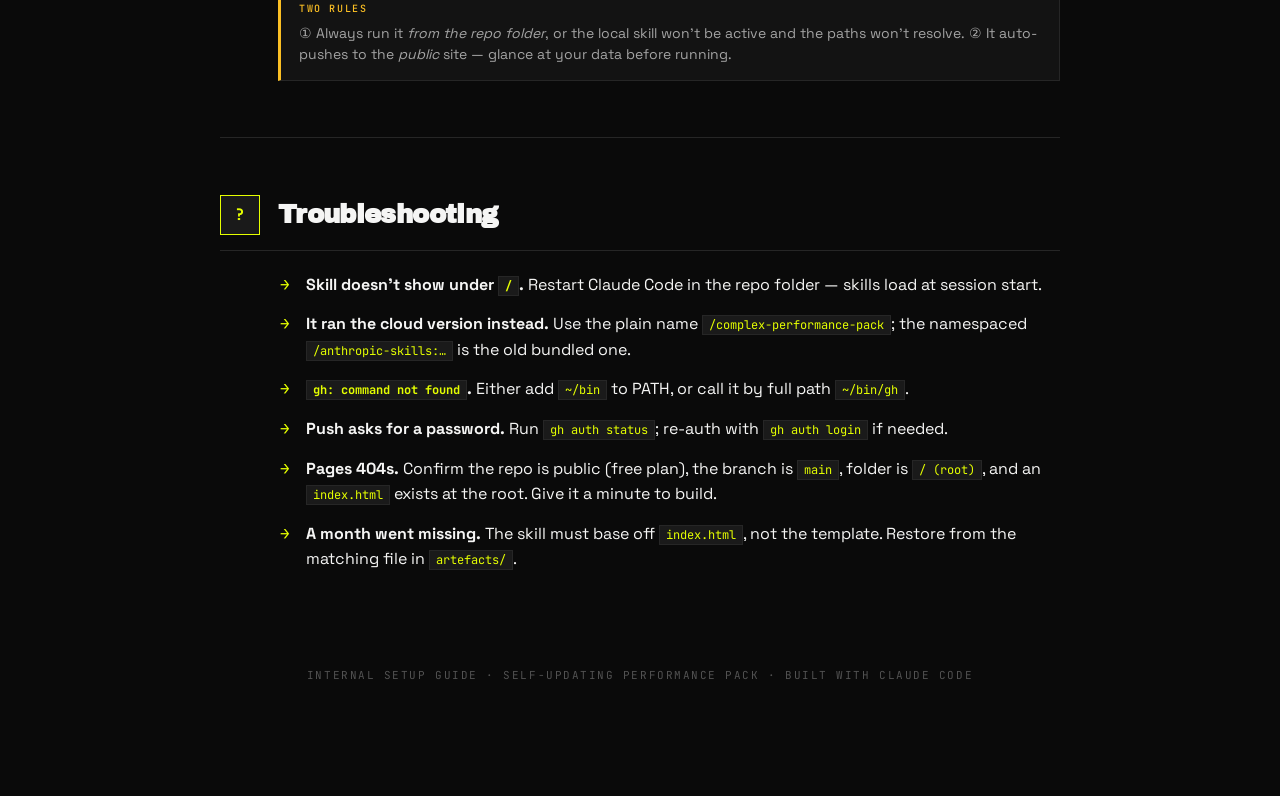
==== commit b1658c24: "Restyle setup-guide readme to terminal-brutalist style guide Rework readme/index.html to follow the " ====
--- a/readme/index.html
+++ b/readme/index.html
@@ -4,104 +4,177 @@
 <meta charset="UTF-8">
 <meta name="viewport" content="width=device-width, initial-scale=1.0">
 <title>Setup Guide — Self-Updating Performance Pack Dashboard</title>
+<link rel="preconnect" href="https://fonts.googleapis.com">
+<link rel="preconnect" href="https://fonts.gstatic.com" crossorigin>
+<link href="https://fonts.googleapis.com/css2?family=JetBrains+Mono:wght@400;500;700&family=Space+Grotesk:wght@300;400;500;600;700&family=Archivo+Black&display=swap" rel="stylesheet">
 <style>
   :root{
-    --bg:#0d1117; --panel:#161b22; --panel-2:#1c2330; --border:#30363d;
-    --text:#e6edf3; --muted:#9aa7b4; --accent:#7c9cff; --accent-2:#56d364;
-    --warn:#e3b341; --danger:#f78166; --code-bg:#0b0f15; --chip:#21262d;
-    --radius:14px; --maxw:920px;
-  }
-  *{box-sizing:border-box}
+    --bg:#0a0a0a; --bg-elev:#131313; --bg-elev-2:#1a1a1a;
+    --border:#262626; --border-bright:#3a3a3a;
+    --text:#f5f5f4; --text-dim:#a3a3a3; --text-faint:#525252;
+    --accent:#e5ff00; --green:#4ade80; --red:#ef4444; --amber:#fbbf24; --blue:#60a5fa;
+    --font-display:'Archivo Black',sans-serif;
+    --font-body:'Space Grotesk',sans-serif;
+    --font-mono:'JetBrains Mono',monospace;
+    --maxw:920px;
+  }
+  *{box-sizing:border-box; margin:0; padding:0}
   html{scroll-behavior:smooth}
   body{
-    margin:0; background:radial-gradient(1200px 600px at 70% -10%, #1b2540 0%, var(--bg) 55%);
-    color:var(--text); font:16px/1.65 -apple-system,BlinkMacSystemFont,"Segoe UI",Roboto,Helvetica,Arial,sans-serif;
+    background:var(--bg); color:var(--text);
+    font-family:var(--font-body); font-weight:400; line-height:1.6;
     -webkit-font-smoothing:antialiased;
+    background-image:
+      radial-gradient(circle at 15% 20%, rgba(229,255,0,0.04) 0%, transparent 35%),
+      radial-gradient(circle at 85% 80%, rgba(96,165,250,0.03) 0%, transparent 40%);
+    background-attachment:fixed;
+    min-height:100vh;
+  }
+  /* film-grain overlay */
+  body::before{
+    content:""; position:fixed; inset:0; pointer-events:none; opacity:.02; z-index:1;
+    background-image:url("data:image/svg+xml,%3Csvg viewBox='0 0 200 200' xmlns='http://www.w3.org/2000/svg'%3E%3Cfilter id='n'%3E%3CfeTurbulence type='fractalNoise' baseFrequency='0.9' numOctaves='3'/%3E%3C/filter%3E%3Crect width='100%25' height='100%25' filter='url(%23n)'/%3E%3C/svg%3E");
   }
   a{color:var(--accent); text-decoration:none}
   a:hover{text-decoration:underline}
-  .wrap{max-width:var(--maxw); margin:0 auto; padding:0 22px 120px}
+  .wrap{max-width:var(--maxw); margin:0 auto; padding:0 40px 120px; position:relative; z-index:2}
 
   /* HERO */
   header.hero{
-    max-width:var(--maxw); margin:0 auto; padding:64px 22px 30px;
-  }
-  .eyebrow{display:inline-block; font-size:13px; letter-spacing:.14em; text-transform:uppercase;
-    color:var(--accent); background:rgba(124,156,255,.12); border:1px solid rgba(124,156,255,.3);
-    padding:6px 12px; border-radius:999px; margin-bottom:20px}
-  h1{font-size:40px; line-height:1.15; margin:0 0 14px; letter-spacing:-.02em}
-  .lede{font-size:18px; color:var(--muted); max-width:680px; margin:0}
-  .meta-row{display:flex; flex-wrap:wrap; gap:10px; margin-top:24px}
-  .chip{background:var(--chip); border:1px solid var(--border); color:var(--text);
-    padding:7px 13px; border-radius:999px; font-size:13.5px; display:inline-flex; gap:7px; align-items:center}
-  .chip b{color:var(--accent-2); font-weight:600}
+    max-width:var(--maxw); margin:0 auto; padding:64px 40px 30px; position:relative; z-index:2;
+  }
+  .eyebrow{
+    display:inline-block; font-family:var(--font-mono); font-size:10px;
+    letter-spacing:.16em; text-transform:uppercase; color:var(--accent);
+    background:var(--bg-elev); border:1px solid var(--border);
+    padding:8px 14px; margin-bottom:24px;
+  }
+  .eyebrow::before{content:"■"; color:var(--accent); margin-right:8px}
+  h1{
+    font-family:var(--font-display); font-size:clamp(40px,5.4vw,64px);
+    line-height:.98; margin:0 0 18px; letter-spacing:-.04em;
+  }
+  .lede{font-size:18px; color:var(--text-dim); max-width:680px; margin:0; line-height:1.55}
+  .meta-row{display:flex; flex-wrap:wrap; gap:10px; margin-top:26px}
+  .chip{
+    background:var(--bg-elev); border:1px solid var(--border); color:var(--text-dim);
+    padding:8px 14px; font-family:var(--font-mono); font-size:11px; letter-spacing:.06em;
+    text-transform:uppercase; display:inline-flex; gap:8px; align-items:center;
+  }
+  .chip b{color:var(--accent); font-weight:700}
 
   /* WHAT YOU BUILD diagram */
-  .blueprint{background:var(--panel); border:1px solid var(--border); border-radius:var(--radius);
-    padding:26px; margin:34px 0 10px}
-  .blueprint h3{margin:0 0 18px; font-size:15px; text-transform:uppercase; letter-spacing:.08em; color:var(--muted)}
+  .blueprint{
+    background:var(--bg-elev); border:1px solid var(--border);
+    padding:26px; margin:40px 0 10px;
+  }
+  .blueprint h3{
+    margin:0 0 20px; font-family:var(--font-mono); font-size:11px;
+    text-transform:uppercase; letter-spacing:.16em; color:var(--text-dim);
+  }
   .flow{display:flex; align-items:center; gap:14px; flex-wrap:wrap}
-  .node{flex:1 1 150px; min-width:150px; background:var(--panel-2); border:1px solid var(--border);
-    border-radius:12px; padding:16px; text-align:center}
-  .node .ico{font-size:26px; display:block; margin-bottom:8px}
-  .node .t{font-weight:600; font-size:14.5px}
-  .node .s{font-size:12.5px; color:var(--muted); margin-top:3px}
-  .arrow{color:var(--accent); font-size:22px; flex:0 0 auto}
+  .node{
+    flex:1 1 150px; min-width:150px; background:var(--bg-elev-2);
+    border:1px solid var(--border); padding:18px 16px; text-align:center;
+  }
+  .node .ico{font-size:26px; display:block; margin-bottom:10px}
+  .node .t{font-family:var(--font-display); font-size:14px; letter-spacing:-.01em}
+  .node .s{font-family:var(--font-mono); font-size:10.5px; color:var(--text-dim); margin-top:6px; line-height:1.4}
+  .arrow{color:var(--accent); font-family:var(--font-mono); font-size:20px; flex:0 0 auto}
 
   /* TOC */
-  nav.toc{background:var(--panel); border:1px solid var(--border); border-radius:var(--radius);
-    padding:22px 26px; margin:30px 0}
-  nav.toc h3{margin:0 0 14px; font-size:13px; text-transform:uppercase; letter-spacing:.1em; color:var(--muted)}
+  nav.toc{background:var(--bg-elev); border:1px solid var(--border); padding:24px 28px; margin:36px 0}
+  nav.toc h3{
+    margin:0 0 16px; font-family:var(--font-mono); font-size:11px;
+    text-transform:uppercase; letter-spacing:.16em; color:var(--accent);
+  }
   nav.toc ol{margin:0; padding-left:20px; columns:2; column-gap:34px}
-  nav.toc li{margin:7px 0; break-inside:avoid}
+  nav.toc li{margin:9px 0; break-inside:avoid; font-size:14px}
   @media (max-width:640px){nav.toc ol{columns:1}}
 
   /* SECTIONS */
-  section{margin:54px 0; scroll-margin-top:20px}
-  .step-head{display:flex; gap:16px; align-items:flex-start; margin-bottom:8px}
-  .num{flex:0 0 auto; width:42px; height:42px; border-radius:12px; display:grid; place-items:center;
-    background:linear-gradient(160deg,var(--accent),#5b78d6); color:#0b0f15; font-weight:800; font-size:19px;
-    box-shadow:0 4px 14px rgba(124,156,255,.35)}
-  .step-head h2{margin:0; font-size:25px; letter-spacing:-.01em; padding-top:4px}
-  .step-sub{color:var(--muted); margin:2px 0 18px 58px; font-size:15px}
+  section{margin:56px 0; scroll-margin-top:20px}
+  .step-head{
+    display:flex; gap:18px; align-items:center; margin-bottom:8px;
+    padding-bottom:14px; border-bottom:1px solid var(--border);
+  }
+  .num{
+    flex:0 0 auto; width:40px; height:40px; display:grid; place-items:center;
+    background:var(--bg-elev-2); border:1px solid var(--accent); color:var(--accent);
+    font-family:var(--font-mono); font-weight:700; font-size:16px;
+  }
+  .step-head h2{
+    margin:0; font-family:var(--font-display); font-size:26px; letter-spacing:-.025em;
+  }
+  .step-sub{color:var(--text-dim); margin:16px 0 18px 58px; font-size:15px}
   .body{margin-left:58px}
   @media (max-width:560px){.step-sub,.body{margin-left:0}}
 
   p{margin:14px 0}
   ul.clean{list-style:none; padding:0; margin:14px 0}
-  ul.clean li{position:relative; padding:6px 0 6px 28px}
-  ul.clean li::before{content:"›"; position:absolute; left:6px; top:5px; color:var(--accent); font-weight:800}
-
-  /* CODE */
-  pre{background:var(--code-bg); border:1px solid var(--border); border-radius:12px; padding:16px 18px;
-    overflow-x:auto; margin:18px 0; position:relative}
-  code{font-family:"SF Mono",ui-monospace,SFMono-Regular,Menlo,Consolas,monospace; font-size:13.5px}
-  pre code{color:#cdd6e0}
-  .cmt{color:#6e7681}
-  .tok{color:var(--accent-2)}
-  .flag{color:var(--warn)}
-  p code,li code{background:var(--chip); border:1px solid var(--border); border-radius:6px;
-    padding:1px 6px; font-size:13px; color:#ffd9a8}
-  .label{position:absolute; top:-10px; left:14px; background:var(--accent); color:#0b0f15;
-    font-size:11px; font-weight:700; padding:2px 9px; border-radius:6px; letter-spacing:.04em}
-
-  /* CALLOUTS */
-  .note{border-left:4px solid var(--accent); background:rgba(124,156,255,.08);
-    border-radius:0 10px 10px 0; padding:14px 18px; margin:18px 0}
-  .note.warn{border-color:var(--warn); background:rgba(227,179,65,.08)}
-  .note.ok{border-color:var(--accent-2); background:rgba(86,211,100,.08)}
-  .note .nt{font-weight:700; font-size:13px; text-transform:uppercase; letter-spacing:.06em; display:block; margin-bottom:4px}
-  .note.warn .nt{color:var(--warn)} .note .nt{color:var(--accent)} .note.ok .nt{color:var(--accent-2)}
+  ul.clean li{position:relative; padding:7px 0 7px 28px}
+  ul.clean li::before{
+    content:"→"; position:absolute; left:2px; top:7px; color:var(--accent);
+    font-family:var(--font-mono);
+  }
+  ol{padding-left:22px} ol li{margin:8px 0}
+
+  /* CODE — labelled terminal panel (header strip, no floating badge) */
+  pre{
+    background:var(--bg-elev-2); border:1px solid var(--border);
+    margin:20px 0; white-space:normal;
+  }
+  .label{
+    display:block; background:var(--bg-elev); color:var(--accent);
+    border-bottom:1px solid var(--border); font-family:var(--font-mono);
+    font-size:10px; font-weight:500; text-transform:uppercase; letter-spacing:.16em;
+    padding:9px 16px;
+  }
+  pre code{
+    display:block; padding:16px 18px; overflow-x:auto; white-space:pre;
+    font-family:var(--font-mono); font-size:13px; line-height:1.7; color:var(--text);
+  }
+  .cmt{color:var(--text-faint)}
+  .tok{color:var(--green)}
+  .flag{color:var(--amber)}
+  p code,li code{
+    background:var(--bg-elev-2); border:1px solid var(--border);
+    padding:1px 6px; font-family:var(--font-mono); font-size:12px; color:var(--accent);
+  }
+
+  /* CALLOUTS — left-rule priority accent */
+  .note{
+    border-left:3px solid var(--accent); background:var(--bg-elev);
+    border-top:1px solid var(--border); border-right:1px solid var(--border);
+    border-bottom:1px solid var(--border); padding:14px 18px; margin:18px 0;
+    font-size:14px; color:var(--text-dim); line-height:1.55;
+  }
+  .note.warn{border-left-color:var(--amber)}
+  .note.ok{border-left-color:var(--green)}
+  .note .nt{
+    font-family:var(--font-mono); font-weight:500; font-size:10px;
+    text-transform:uppercase; letter-spacing:.16em; display:block; margin-bottom:6px;
+    color:var(--accent);
+  }
+  .note.warn .nt{color:var(--amber)}
+  .note.ok .nt{color:var(--green)}
 
   /* TREE */
-  .tree{background:var(--code-bg); border:1px solid var(--border); border-radius:12px; padding:18px 20px; margin:18px 0}
+  .tree{background:var(--bg-elev-2); border:1px solid var(--border); padding:18px 20px; margin:18px 0}
   .tree pre{background:none; border:none; padding:0; margin:0}
-  .tree .dir{color:var(--accent)} .tree .key{color:var(--accent-2)} .tree .c{color:#6e7681}
-
-  hr{border:none; border-top:1px solid var(--border); margin:50px 0}
-  footer{color:var(--muted); font-size:14px; text-align:center; padding-top:30px}
-  .pill{display:inline-block; background:var(--chip); border:1px solid var(--border); border-radius:6px;
-    padding:1px 8px; font-size:12.5px; color:var(--muted)}
+  .tree pre code,.tree pre{white-space:pre}
+  .tree pre{font-family:var(--font-mono); font-size:13px; line-height:1.7; color:var(--text)}
+  .tree .dir{color:var(--accent)} .tree .key{color:var(--green)} .tree .c{color:var(--text-faint)}
+
+  hr{border:none; border-top:1px solid var(--border); margin:56px 0}
+  footer{
+    color:var(--text-faint); font-family:var(--font-mono); font-size:11px;
+    text-transform:uppercase; letter-spacing:.14em; text-align:center; padding-top:32px;
+  }
+  .pill{
+    display:inline-block; background:var(--bg-elev-2); border:1px solid var(--border);
+    padding:1px 8px; font-family:var(--font-mono); font-size:11px; color:var(--text-dim);
+  }
 </style>
 </head>
 <body>
